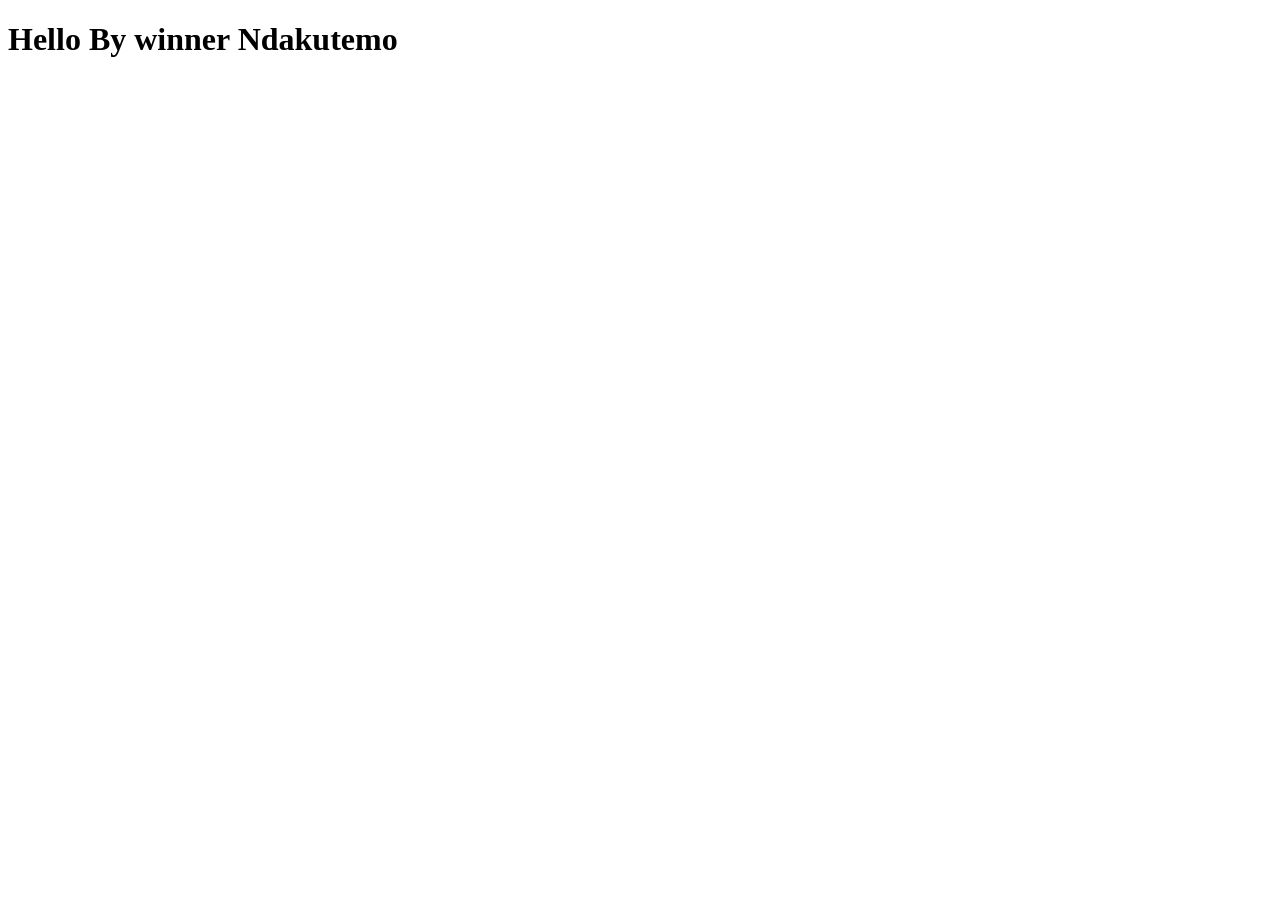
==== index.html @ 0081b9bb "first commit" ====
<!DOCTYPE html>
<html lang="en">
  <head>
    <meta charset="UTF-8" />
    <meta http-equiv="X-UA-Compatible" content="IE=edge" />
    <meta name="viewport" content="width=device-width, initial-scale=1.0" />
    <title>Winner Ndakutemo-github</title>
  </head>
  <body>
    <h1>Hello By winner Ndakutemo</h1>
  </body>
</html>
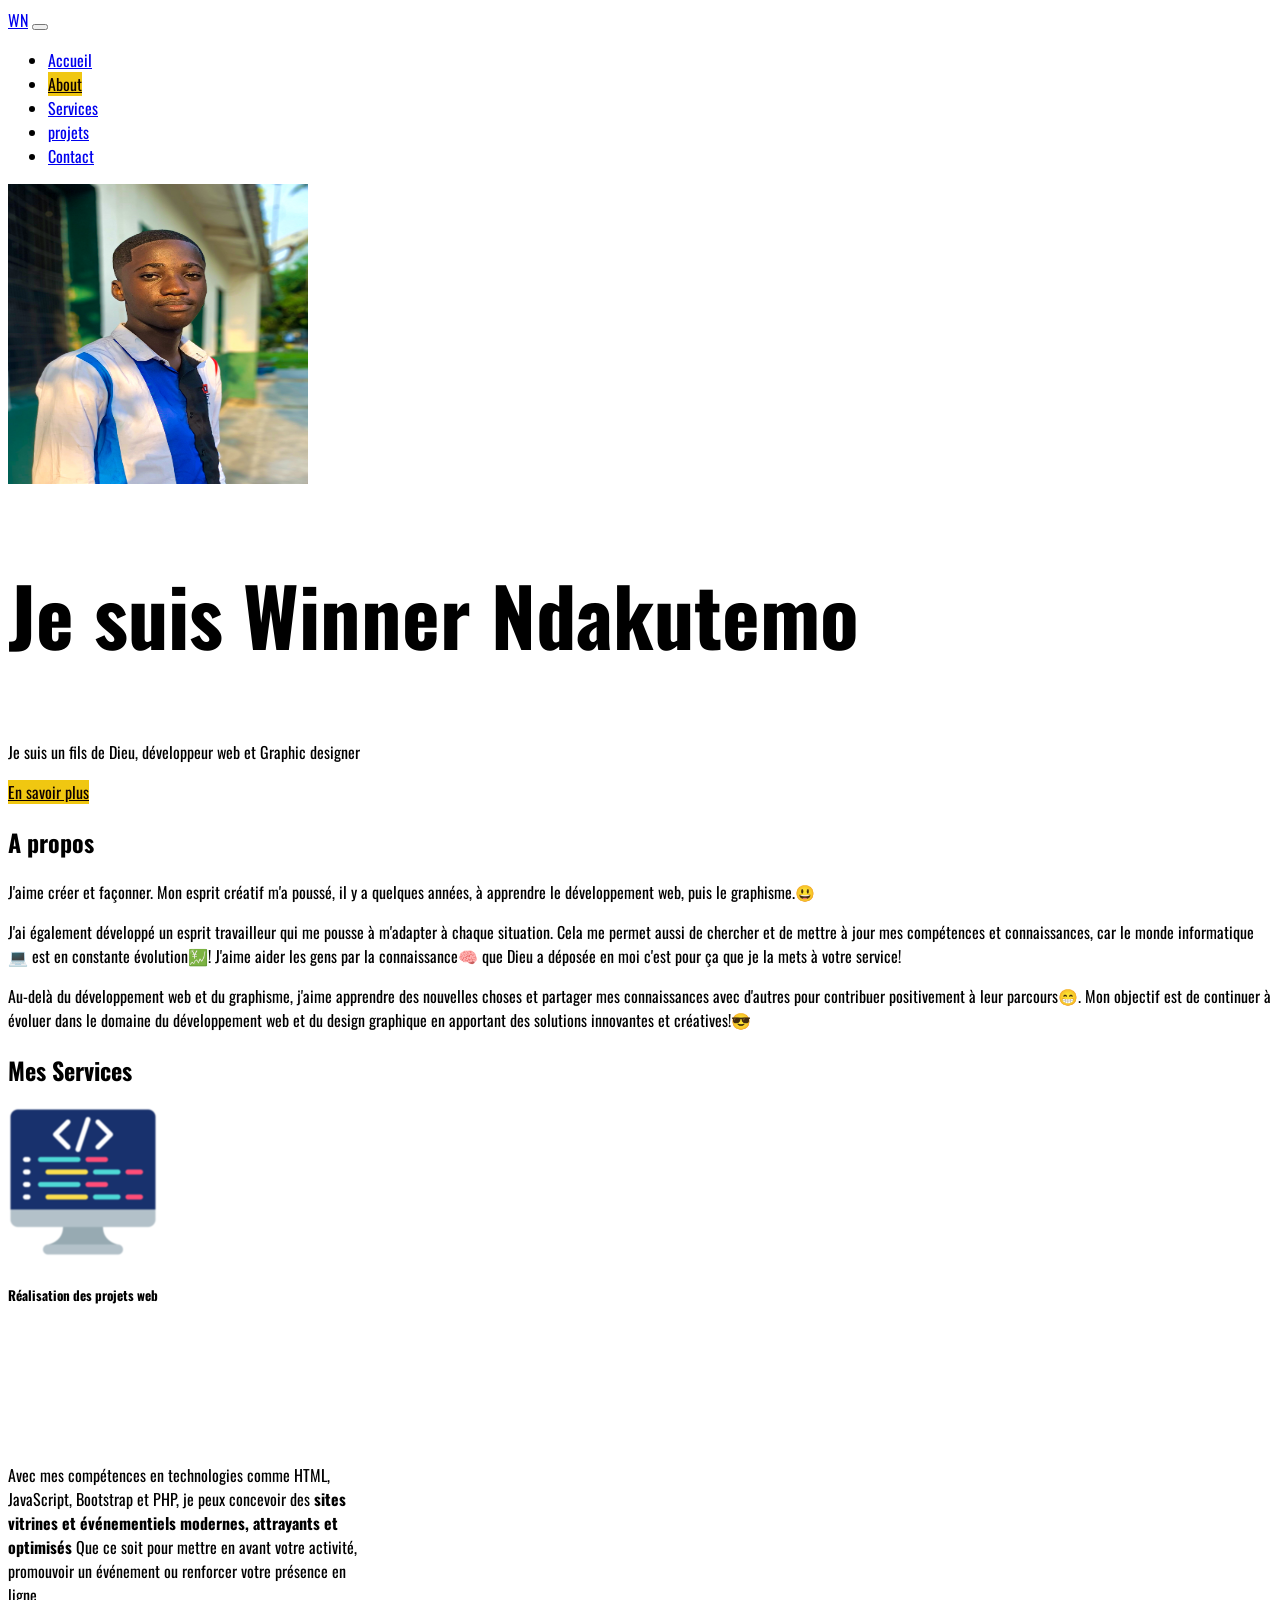
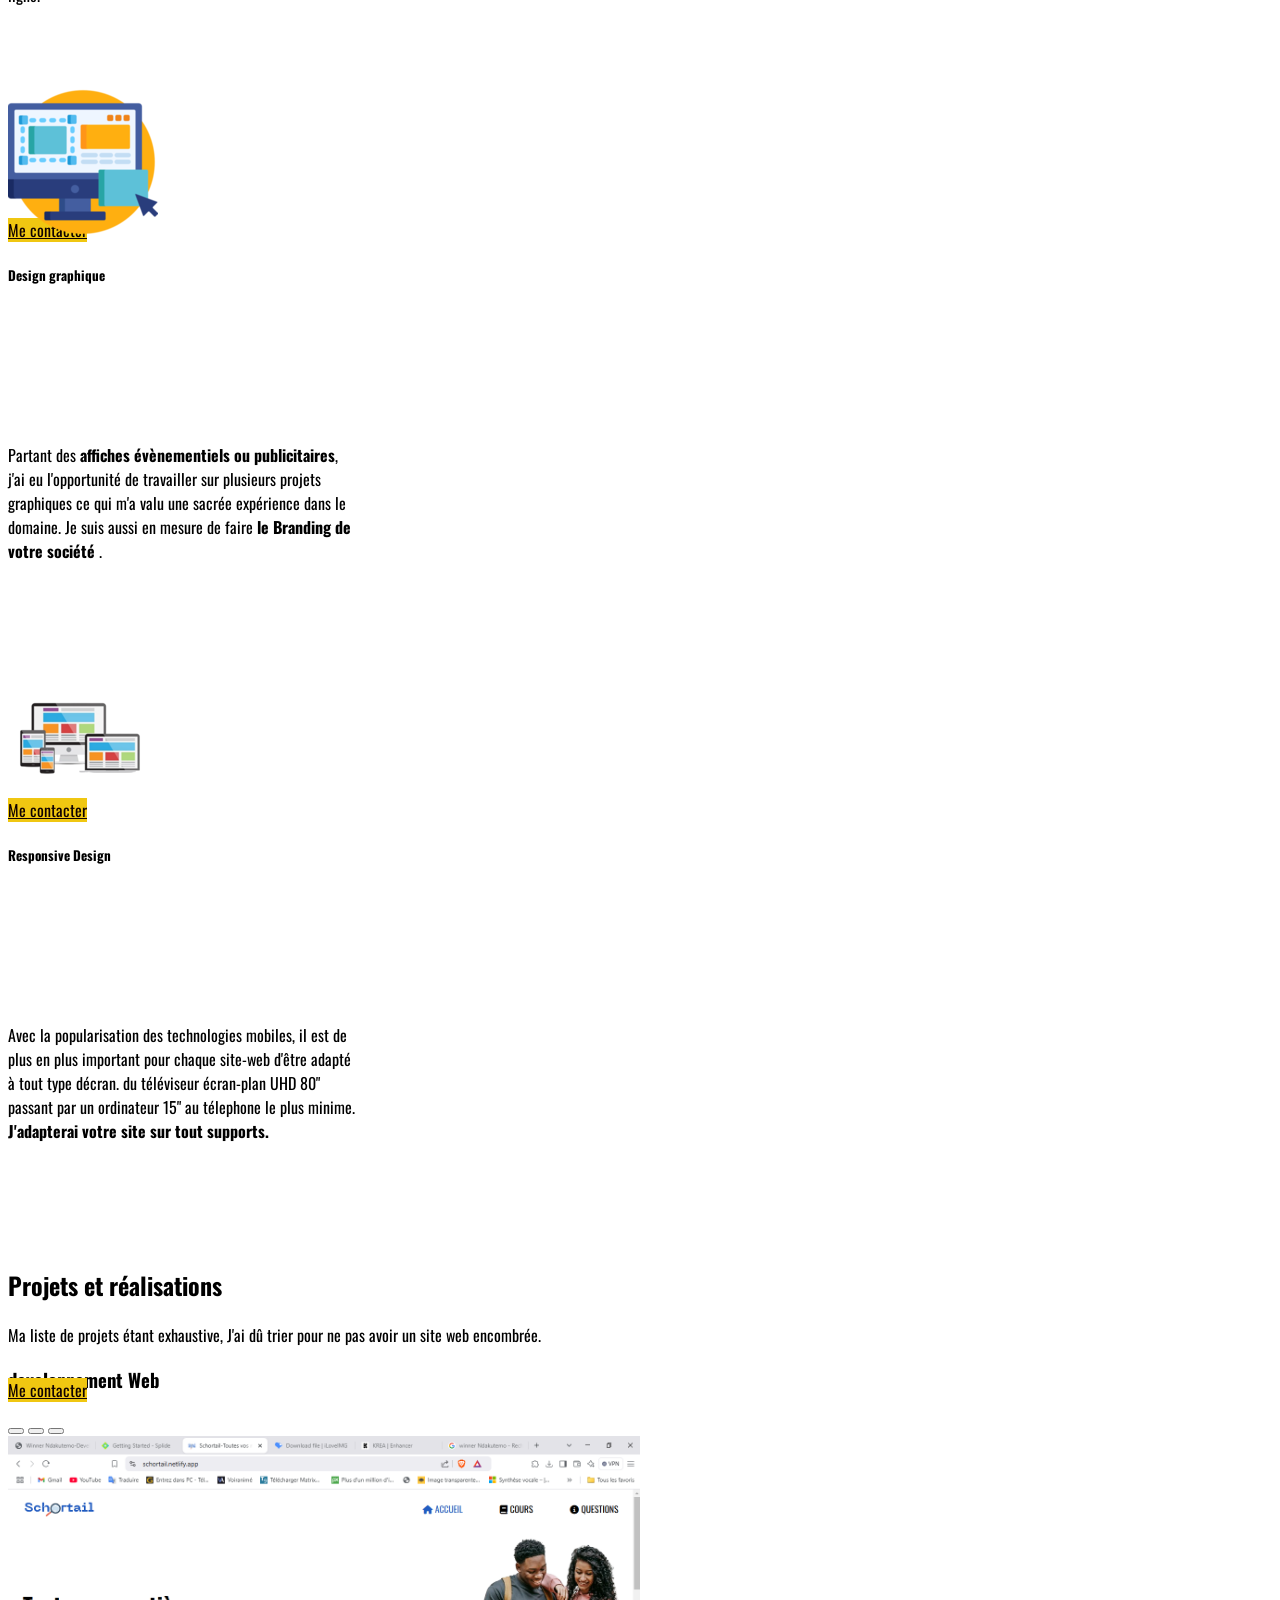
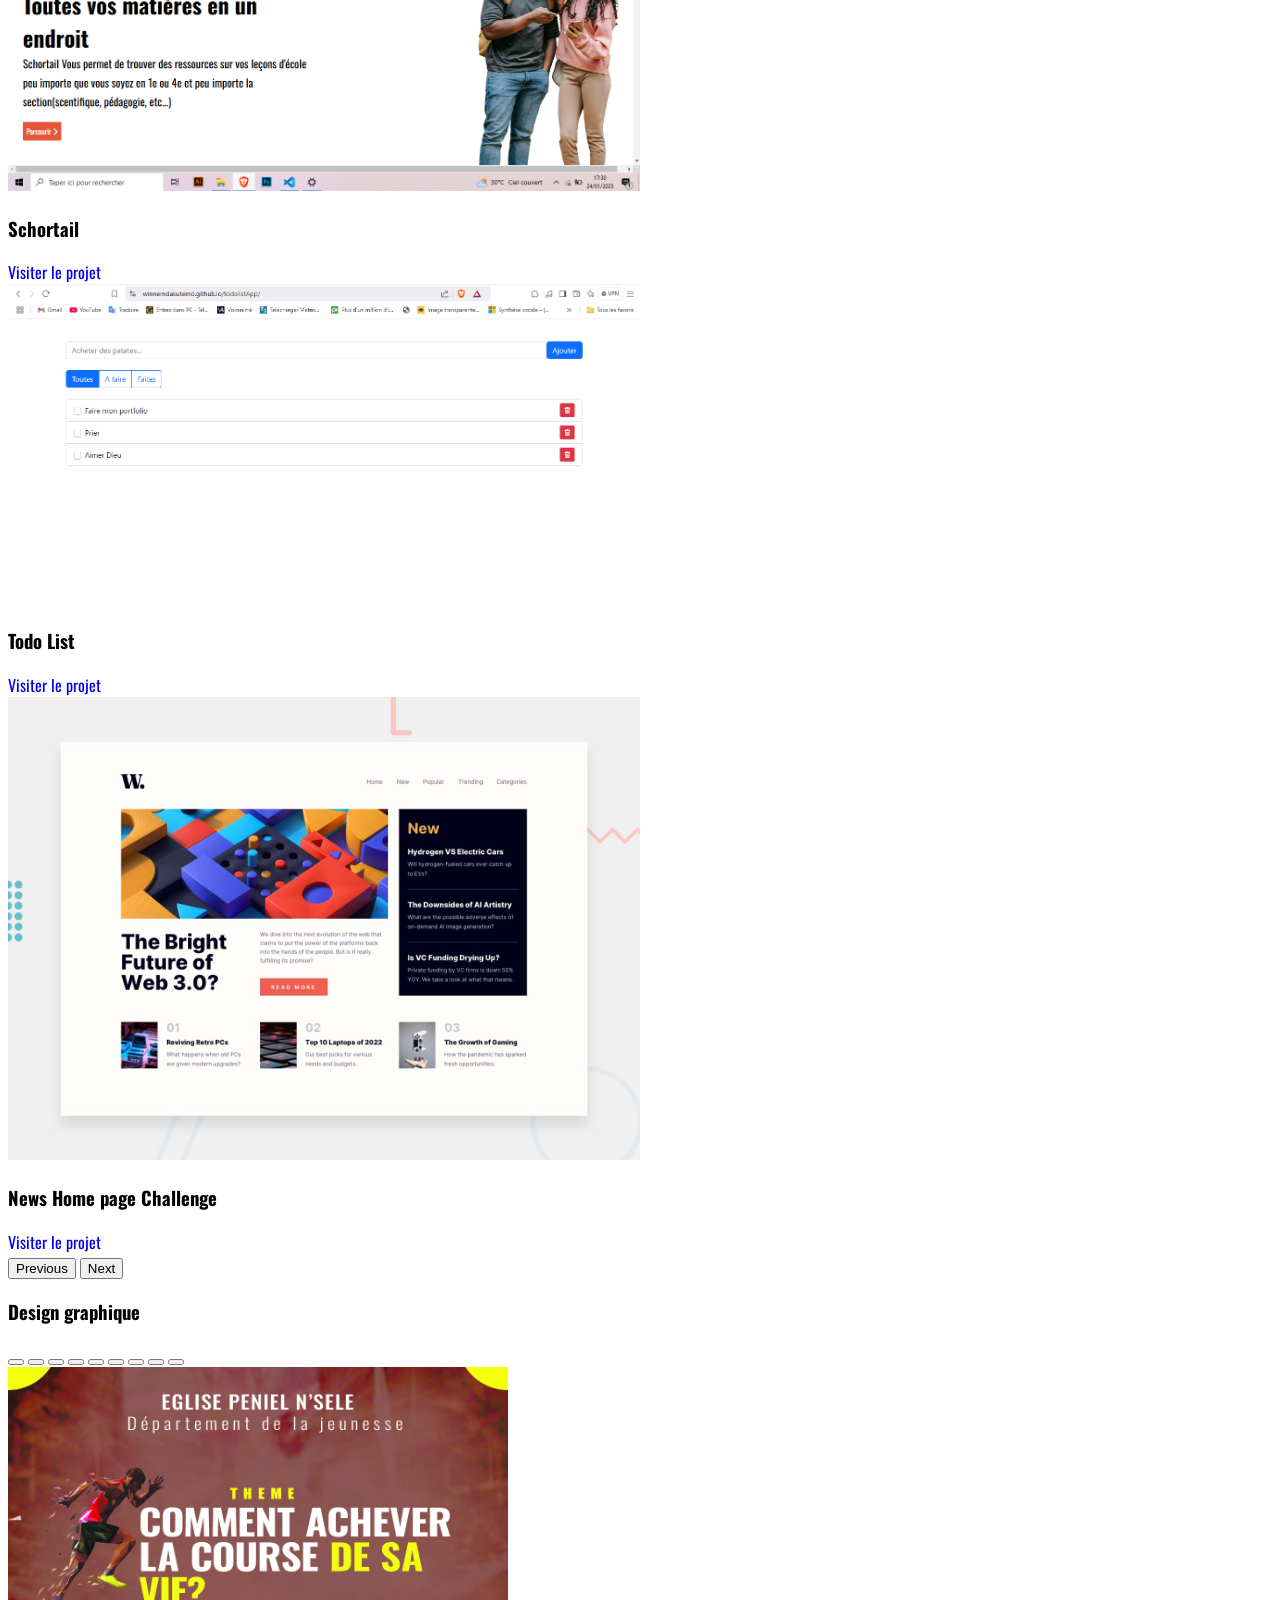
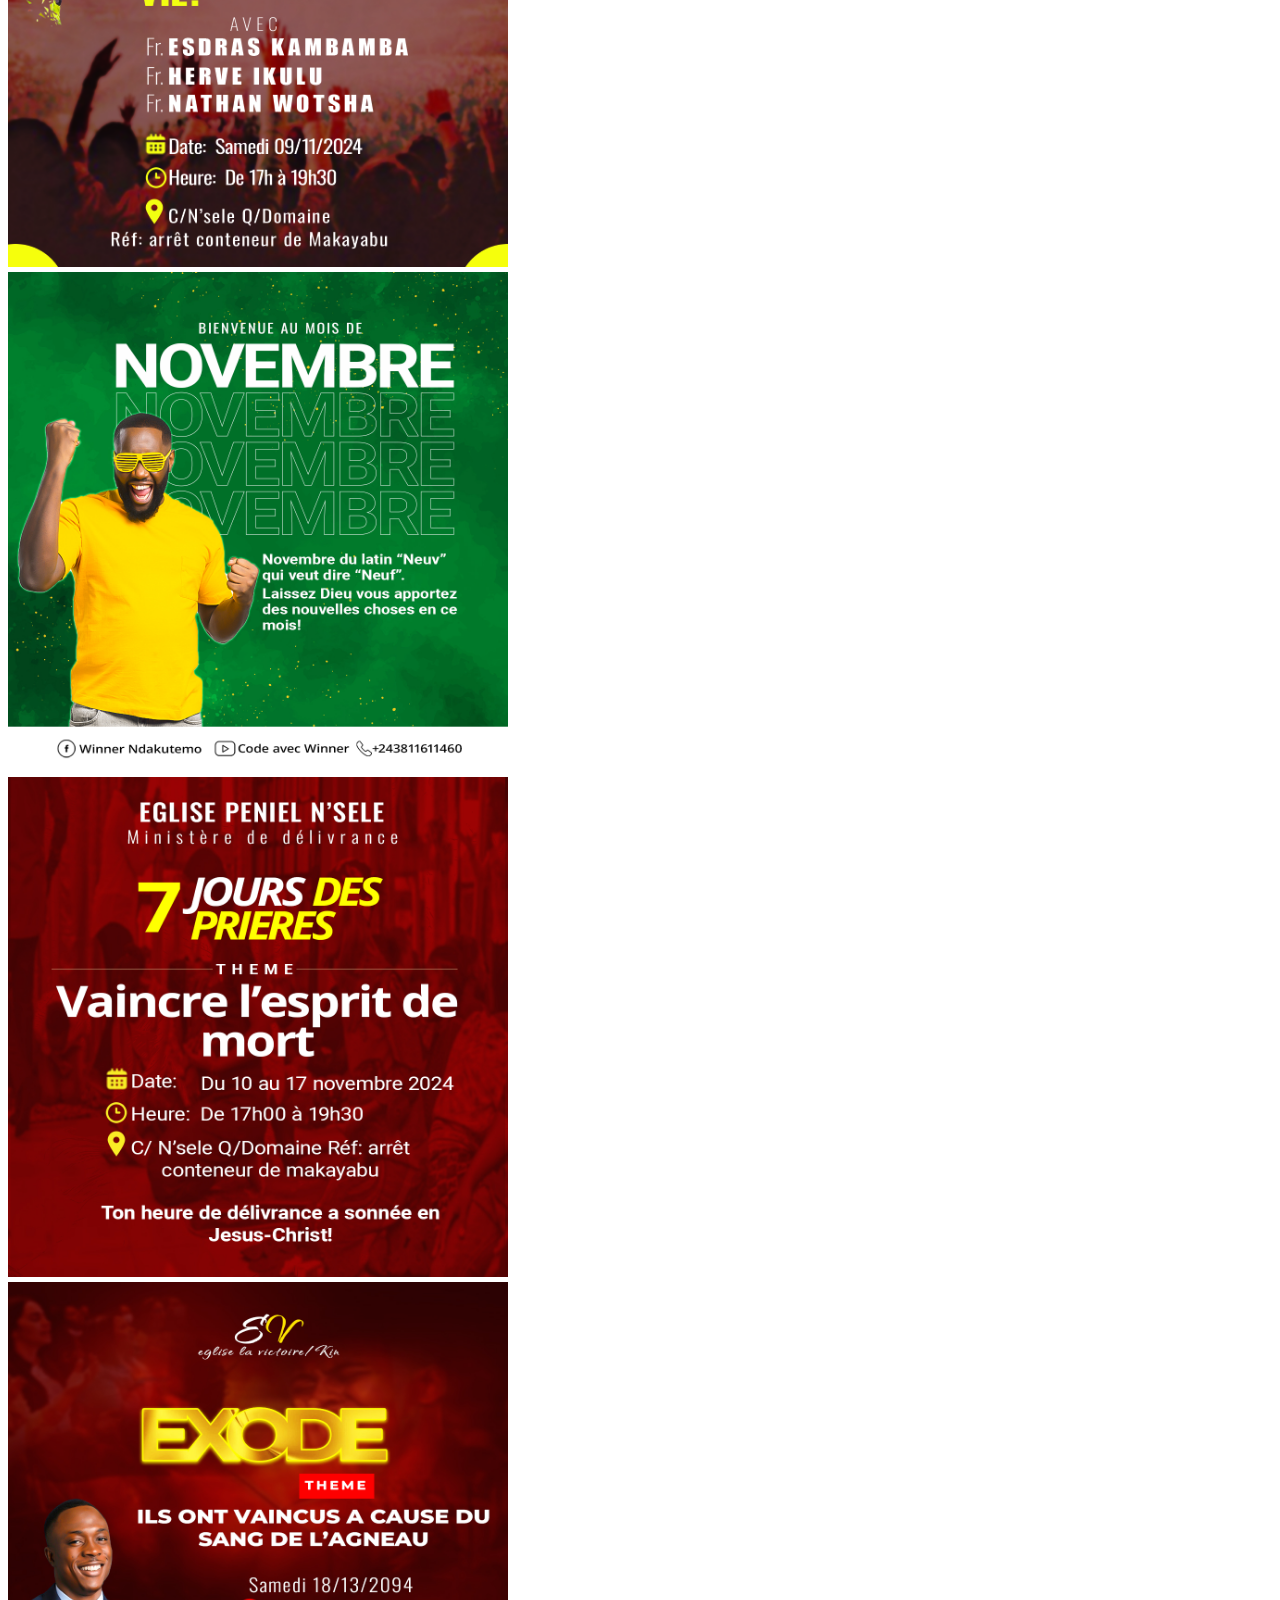
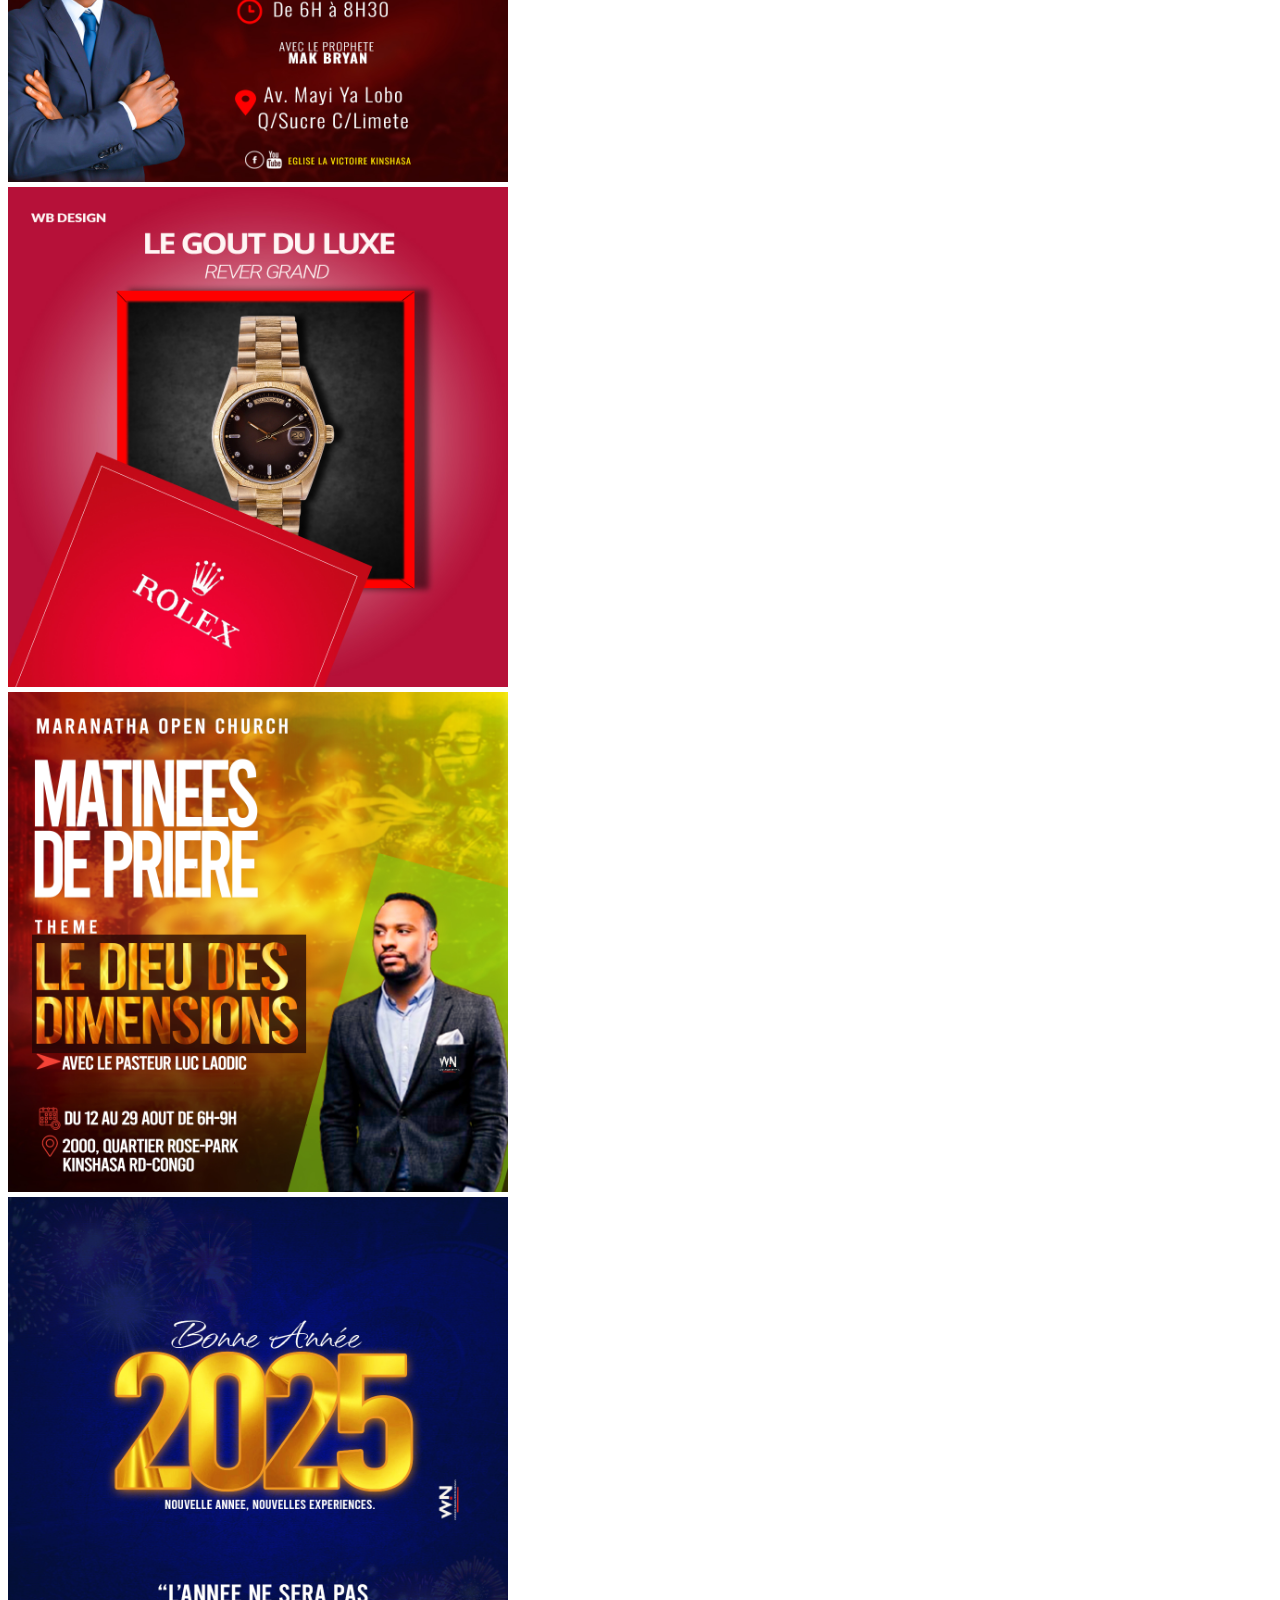
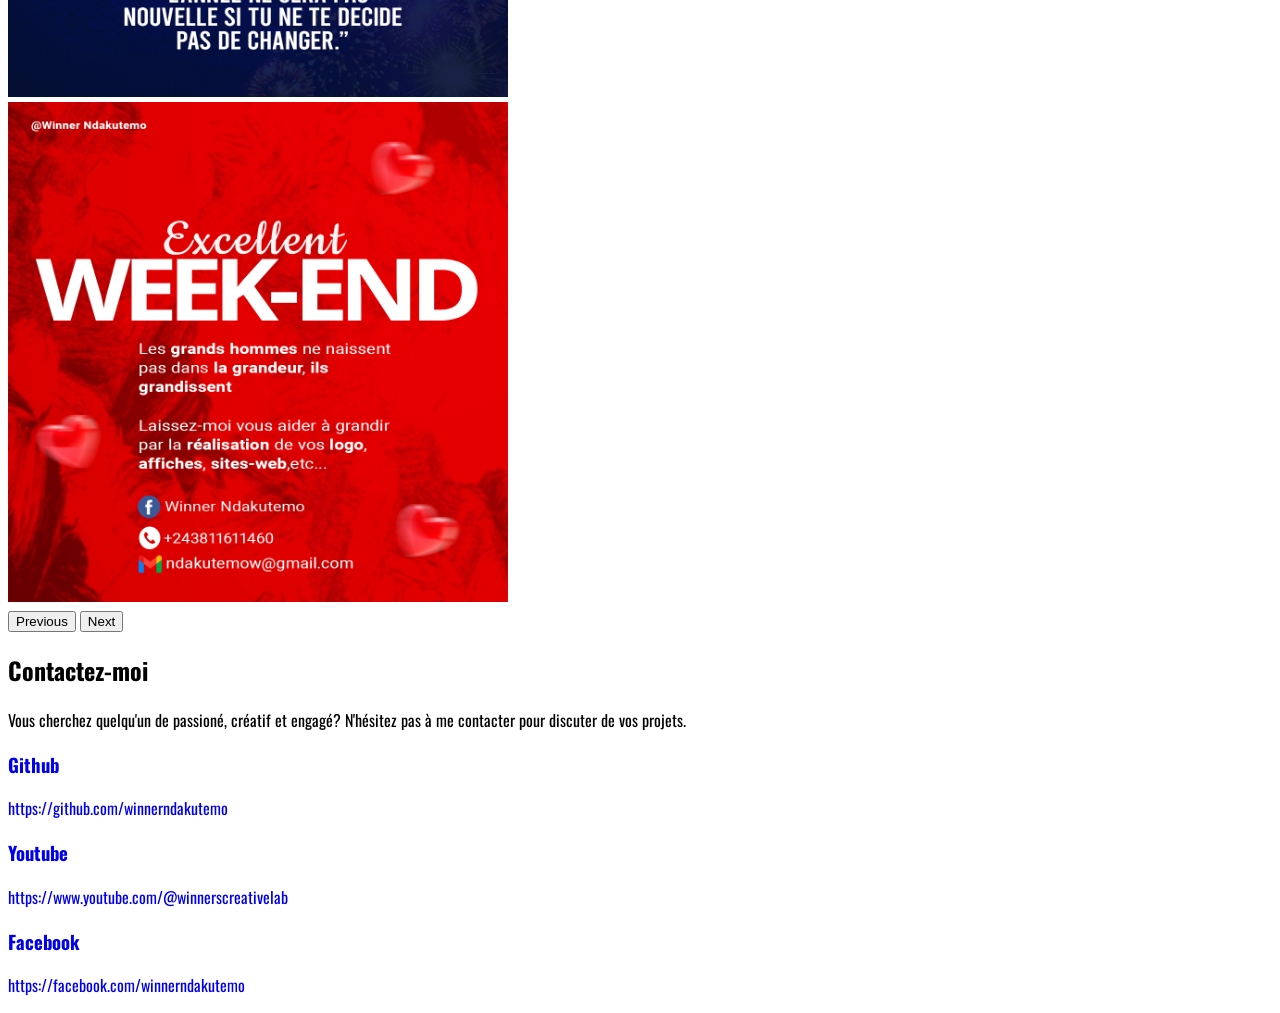
==== commit 29f82122: "Initialise git" ====
--- a/index.html
+++ b/index.html
@@ -1,12 +1,639 @@
 <!DOCTYPE html>
-<html lang="en">
+<html lang="fr">
   <head>
     <meta charset="UTF-8" />
-    <meta http-equiv="X-UA-Compatible" content="IE=edge" />
     <meta name="viewport" content="width=device-width, initial-scale=1.0" />
-    <title>Winner Ndakutemo-github</title>
+    <meta
+      name="description"
+      content="Je suis Winner Ndakutemo. fils de Dieu, jeune développeur web et Graphic designer congolais résidant à Kinshasa."
+    />
+    <title>
+      Winner Ndakutemo-Developpeur web et Graphic designer à Kinshasa
+    </title>
+    <!-- BOOTSRAP -->
+    <link
+      rel="stylesheet"
+      href="./asset/bootstrap-5.0.2-dist/css/bootstrap.min.css"
+    />
+    <script
+      type="module"
+      defer
+      src="./asset/bootstrap-5.0.2-dist/js/bootstrap.bundle.js"
+    ></script>
+    <!-- Googlefonts -->
+    <link rel="preconnect" href="https://fonts.googleapis.com" />
+    <link rel="preconnect" href="https://fonts.gstatic.com" crossorigin />
+    <link
+      href="https://fonts.googleapis.com/css2?family=Oswald:wght@200..700&display=swap"
+      rel="stylesheet"
+    />
+    <!-- LOCAL STYLESHEET -->
+    <link rel="stylesheet" href="./css/styles.css" />
   </head>
-  <body>
-    <h1>Hello By winner Ndakutemo</h1>
+  <body class="bg-dark pt-5">
+    <header class="mt-3">
+      <nav class="navbar navbar-expand-lg navbar-dark fixed-top bg-dark">
+        <div class="container">
+          <a class="navbar-brand fs-1 text-warning" href="#">WN</a>
+          <button
+            class="navbar-toggler"
+            type="button"
+            data-bs-toggle="collapse"
+            data-bs-target="#navbarSupportedContent"
+            aria-controls="navbarSupportedContent"
+            aria-expanded="false"
+            aria-label="Toggle navigation"
+          >
+            <span class="navbar-toggler-icon"></span>
+          </button>
+          <div class="collapse navbar-collapse" id="navbarSupportedContent">
+            <ul class="navbar-nav ms-auto mb-2 mb-lg-0">
+              <li class="nav-item">
+                <a
+                  class="nav-link link-primary text-uppercase text-white fw-bold lk active"
+                  href="#"
+                  >Accueil</a
+                >
+              </li>
+              <li class="nav-item">
+                <a
+                  class="nav-link link-primary text-uppercase text-white fw-bold"
+                  href="#about"
+                  >About</a
+                >
+              </li>
+              <li class="nav-item">
+                <a
+                  class="nav-link link-primary text-uppercase text-white fw-bold"
+                  href="#services"
+                  >Services</a
+                >
+              </li>
+
+              <li class="nav-item">
+                <a
+                  class="nav-link link-primary text-uppercase text-white fw-bold"
+                  href="#projects"
+                  >projets</a
+                >
+              </li>
+
+              <li class="nav-item">
+                <a
+                  class="nav-link link-primary text-uppercase text-white fw-bold"
+                  href="#contact"
+                  >Contact</a
+                >
+              </li>
+            </ul>
+          </div>
+        </div>
+      </nav>
+    </header>
+
+    <main class="text-white mt-5">
+      <section class="d-flex align-items-center" style="min-height: 500px">
+        <div class="container">
+          <div class="row d-flex justify-content-between">
+            <div
+              class="col-md px-0 d-none d-md-flex justify-content-center order-md-2 mb-5"
+            >
+              <img
+                src="./asset/images/images/IMG_8946-1.jpg"
+                alt="Une photo de Winner Ndakutemo"
+                height="300"
+                width="300"
+                class="rounded-circle intersect-element shadow-lg"
+              />
+            </div>
+            <div class="col-md text-center text-md-start">
+              <h1 class="intersect-element">
+                <span class="intro-phrase"> Je suis</span>
+                <span class="name">Winner Ndakutemo</span>
+              </h1>
+              <p class="fs-4 fw-light intersect-element">
+                Je suis un fils de Dieu, développeur web et Graphic designer
+              </p>
+              <a
+                class="btn cta text-white fs-4 contact-cta intersect-element"
+                href="#about"
+                >En savoir plus</a
+              >
+            </div>
+          </div>
+        </div>
+      </section>
+
+      <section id="about" class="py-5">
+        <div class="container">
+          <h2 class="mb-3 intersect-element2">A propos</h2>
+          <p class="fs-4 text-secondary lh-lg fw-bold intersect-element">
+            J'aime créer et façonner. Mon esprit créatif m'a poussé, il y a
+            quelques années, à apprendre le développement web, puis le
+            graphisme.😃
+          </p>
+
+          <p class="fs-5 lh-lg text-justify text-secondary intersect-element">
+            J'ai également développé un esprit travailleur qui me pousse à
+            m'adapter à chaque situation. Cela me permet aussi de chercher et de
+            mettre à jour mes compétences et connaissances, car le monde
+            informatique💻 est en constante évolution💹! J'aime aider les gens
+            par la connaissance🧠 que Dieu a déposée en moi c'est pour ça que je
+            la mets à votre service!
+          </p>
+
+          <p class="fs-5 lh-lg text-justify text-secondary intersect-element">
+            Au-delà du développement web et du graphisme, j'aime apprendre des
+            nouvelles choses et partager mes connaissances avec d'autres pour
+            contribuer positivement à leur parcours😁. Mon objectif est de
+            continuer à évoluer dans le domaine du développement web et du
+            design graphique en apportant des solutions innovantes et
+            créatives!😎
+          </p>
+        </div>
+      </section>
+
+      <section id="services" class="my-5 text-white py-5 services">
+        <div class="container">
+          <h2 class="mb-5 text-center intersect-element2">Mes Services</h2>
+          <div class="container">
+            <div
+              class="row gy-5 justify-content-lg-between justify-content-center align-items-center"
+            >
+              <div
+                class="card text-dark col-lg services-card py-3 intersect-element"
+              >
+                <div class="card-img-top text-center">
+                  <img
+                    src="./asset/images/icons/programming.png"
+                    alt="Image qui illustre un écran d'ordinateur avec du code"
+                    class="text-center"
+                  />
+                </div>
+                <div class="card-body d-flex flex-column">
+                  <h5 class="card-title">Réalisation des projets web</h5>
+                  <p class="card-text fs-5 mb-5">
+                    Avec mes compétences en technologies comme HTML, JavaScript,
+                    Bootstrap et PHP, je peux concevoir des
+                    <strong>
+                      sites vitrines et événementiels modernes, attrayants et
+                      optimisés
+                    </strong>
+                    Que ce soit pour mettre en avant votre activité, promouvoir
+                    un événement ou renforcer votre présence en ligne.
+                  </p>
+                  <div class="cta-container">
+                    <a href="#contact" class="btn contact-cta fs-4"
+                      >Me contacter</a
+                    >
+                  </div>
+                </div>
+              </div>
+
+              <div
+                class="card text-dark col-lg services-card py-3 intersect-element"
+              >
+                <div class="card-img-top text-center">
+                  <img
+                    src="./asset/images/icons/ux.png"
+                    alt="Image illustrating responsive design"
+                  />
+                </div>
+                <div class="card-body">
+                  <h5 class="card-title">Design graphique</h5>
+                  <p class="card-text fs-5 mb-5">
+                    Partant des
+                    <strong>affiches évènementiels ou publicitaires</strong>,
+                    j'ai eu l'opportunité de travailler sur plusieurs projets
+                    graphiques ce qui m'a valu une sacrée expérience dans le
+                    domaine. Je suis aussi en mesure de faire
+                    <strong> le Branding de votre société </strong>.
+                  </p>
+                  <div class="cta-container">
+                    <a href="#contact" class="btn contact-cta fs-4"
+                      >Me contacter</a
+                    >
+                  </div>
+                </div>
+              </div>
+
+              <div
+                class="card text-dark col-lg services-card py-3 intersect-element"
+              >
+                <div class="card-img-top text-center">
+                  <img
+                    src="./asset/images/icons/rb_20.png"
+                    alt="Image illustrating responsive design"
+                    class=""
+                  />
+                </div>
+
+                <div class="card-body">
+                  <h5 class="card-title">Responsive Design</h5>
+                  <p class="card-text fs-5 mb-5">
+                    Avec la popularisation des technologies mobiles, il est de
+                    plus en plus important pour chaque site-web d'être adapté à
+                    tout type décran. du téléviseur écran-plan UHD 80" passant
+                    par un ordinateur 15" au télephone le plus minime.
+                    <strong> J'adapterai votre site sur tout supports. </strong>
+                  </p>
+                  <div class="cta-container">
+                    <a href="#contact" class="btn contact-cta fs-4"
+                      >Me contacter</a
+                    >
+                  </div>
+                </div>
+              </div>
+            </div>
+          </div>
+        </div>
+      </section>
+
+      <section id="projects" class="">
+        <div class="container">
+          <h2 class="text-center intersect-element2">
+            Projets et réalisations
+          </h2>
+          <p
+            class="text-center lh-sm text-secondary my-3 fs-3 intersect-element"
+          >
+            Ma liste de projets étant exhaustive, J'ai dû trier pour ne pas
+            avoir un site web encombrée.
+          </p>
+          <div class="container">
+            <h3 class="my-5 text-center">developpement Web</h3>
+            <div
+              class="row justify-content-md-between justify-content-center gy-3 web-carousel"
+            >
+              <div
+                id="carouselExampleIndicators"
+                class="carousel slide"
+                data-bs-ride="carousel"
+              >
+                <div class="carousel-indicators">
+                  <button
+                    type="button"
+                    data-bs-target="#carouselExampleIndicators"
+                    data-bs-slide-to="0"
+                    class="active"
+                    aria-current="true"
+                    aria-label="Slide 1"
+                  ></button>
+                  <button
+                    type="button"
+                    data-bs-target="#carouselExampleIndicators"
+                    data-bs-slide-to="1"
+                    aria-label="Slide 2"
+                  ></button>
+                  <button
+                    type="button"
+                    data-bs-target="#carouselExampleIndicators"
+                    data-bs-slide-to="2"
+                    aria-label="Slide 3"
+                  ></button>
+                </div>
+                <div class="carousel-inner">
+                  <div class="carousel-item active mb-5">
+                    <div
+                      class="d-flex justify-content-center align-items-center flex-column"
+                    >
+                      <img
+                        src="./asset/images/projets-web/schortail-screenshot.png"
+                        alt="Capture d'écran de schortail"
+                        class="w-100"
+                      />
+                      <h3>Schortail</h3>
+
+                      <a
+                        class="link-warning fs-4 web-carousel__link"
+                        href="https://schortail.netlify.app"
+                        target="_blank"
+                      >
+                        Visiter le projet
+                        <i class="fa-solid fa-arrow-right text-warning"></i>
+                      </a>
+                    </div>
+                  </div>
+
+                  <div class="carousel-item mb-5">
+                    <div
+                      class="d-flex justify-content-center align-items-center flex-column"
+                    >
+                      <img
+                        src="./asset/images/projets-web/todolist.png"
+                        alt="Capture d'écran de schortail"
+                        class="w-100"
+                      />
+                      <h3>Todo List</h3>
+
+                      <a
+                        class="link-warning fs-4 web-carousel__link"
+                        href="https://winnerndakutemo.github.io/todolistApp"
+                        target="_blank"
+                      >
+                        Visiter le projet
+                        <i class="fa-solid fa-arrow-right text-warning"></i>
+                      </a>
+                    </div>
+                  </div>
+
+                  <div class="carousel-item mb-5">
+                    <div
+                      class="d-flex justify-content-center align-items-center flex-column"
+                    >
+                      <img
+                        src="./asset/images/projets-web/news-home-page.jpg"
+                        alt="Capture d'écran de schortail"
+                        class="w-100"
+                      />
+                      <h3>News Home page Challenge</h3>
+                      <a
+                        class="link-warning fs-4 web-carousel__link"
+                        href="https://newshomepagechallenge2024.netlify.app"
+                        target="_blank"
+                      >
+                        Visiter le projet
+                        <i class="fa-solid fa-arrow-right text-warning"></i>
+                      </a>
+                    </div>
+                  </div>
+                </div>
+                <button
+                  class="carousel-control-prev"
+                  type="button"
+                  data-bs-target="#carouselExampleIndicators"
+                  data-bs-slide="prev"
+                >
+                  <span
+                    class="carousel-control-prev-icon"
+                    aria-hidden="true"
+                  ></span>
+                  <span class="visually-hidden">Previous</span>
+                </button>
+                <button
+                  class="carousel-control-next"
+                  type="button"
+                  data-bs-target="#carouselExampleIndicators"
+                  data-bs-slide="next"
+                >
+                  <span
+                    class="carousel-control-next-icon"
+                    aria-hidden="true"
+                  ></span>
+                  <span class="visually-hidden">Next</span>
+                </button>
+              </div>
+            </div>
+
+            <h3 class="my-5 text-center">Design graphique</h3>
+            <div class="row design-carousel">
+              <div
+                id="designCarousel"
+                class="carousel slide"
+                data-bs-ride="carousel"
+              >
+                <div class="carousel-indicators">
+                  <button
+                    type="button"
+                    data-bs-target="#designCarousel"
+                    data-bs-slide-to="0"
+                    class="active"
+                    aria-current="true"
+                    aria-label="Slide 1"
+                  ></button>
+                  <button
+                    type="button"
+                    data-bs-target="#designCarousel"
+                    data-bs-slide-to="1"
+                    aria-label="Slide 2"
+                  ></button>
+                  <button
+                    type="button"
+                    data-bs-target="#designCarousel"
+                    data-bs-slide-to="2"
+                    aria-label="Slide 3"
+                  ></button>
+
+                  <button
+                    type="button"
+                    data-bs-target="#designCarousel"
+                    data-bs-slide-to="3"
+                    aria-label="Slide 4"
+                  ></button>
+
+                  <button
+                    type="button"
+                    data-bs-target="#designCarousel"
+                    data-bs-slide-to="4"
+                    aria-label="Slide 5"
+                  ></button>
+
+                  <button
+                    type="button"
+                    data-bs-target="#designCarousel"
+                    data-bs-slide-to="5"
+                    aria-label="Slide 6"
+                  ></button>
+
+                  <button
+                    type="button"
+                    data-bs-target="#designCarousel"
+                    data-bs-slide-to="6"
+                    aria-label="Slide 7"
+                  ></button>
+
+                  <button
+                    type="button"
+                    data-bs-target="#designCarousel"
+                    data-bs-slide-to="7"
+                    aria-label="Slide 8"
+                  ></button>
+
+                  <button
+                    type="button"
+                    data-bs-target="#designCarousel"
+                    data-bs-slide-to="8"
+                    aria-label="Slide 9"
+                  ></button>
+                </div>
+
+                <div class="carousel-inner">
+                  <div class="carousel-item active">
+                    <div class="img-container d-flex justify-content-center">
+                      <img
+                        src="./asset/images/projets-graphique/Peniel destinée.jpg"
+                        alt="affiche pour le departement des jeunes chretiens d'une Eglise"
+                      />
+                    </div>
+                  </div>
+                  <div class="carousel-item">
+                    <div class="img-container d-flex justify-content-center">
+                      <img
+                        src="./asset/images/projets-graphique/novembre.jpg"
+                        alt="affiche publictaire pour le mois de novembre"
+                      />
+                    </div>
+                  </div>
+                  <div class="carousel-item">
+                    <div class="img-container d-flex justify-content-center">
+                      <img
+                        src="./asset/images/projets-graphique/peniel combat.jpg"
+                        alt="affiche pour le culte d'une église"
+                      />
+                    </div>
+                  </div>
+
+                  <div class="carousel-item">
+                    <div class="img-container d-flex justify-content-center">
+                      <img
+                        src="./asset/images/projets-graphique/affiche-texture.jpg"
+                        alt="Projet fictif d'un séminaire biblique"
+                      />
+                    </div>
+                  </div>
+
+                  <div class="carousel-item">
+                    <div class="img-container d-flex justify-content-center">
+                      <img
+                        src="./asset/images/projets-graphique/challenge-rolex.jpg"
+                        alt="Projet fictif d'un séminaire biblique"
+                      />
+                    </div>
+                  </div>
+
+                  <div class="carousel-item">
+                    <div class="img-container d-flex justify-content-center">
+                      <img
+                        src="./asset/images/projets-graphique/le dieu des dimensions.jpg"
+                        alt="Projet fictif pour les cultes matinales d'une église fictif"
+                        class=""
+                      />
+                    </div>
+                  </div>
+
+                  <div class="carousel-item">
+                    <div class="img-container d-flex justify-content-center">
+                      <img
+                        src="./asset/images/projets-graphique/happy new year.jpg"
+                        alt="Projet personnel pour le nouvel an"
+                      />
+                    </div>
+                  </div>
+                  <div class="carousel-item">
+                    <div class="img-container d-flex justify-content-center">
+                      <img
+                        src="./asset/images/projets-graphique/weekend.jpg"
+                        alt="Projet personnel pour le weekend"
+                      />
+                    </div>
+                  </div>
+                </div>
+                <button
+                  class="carousel-control-prev"
+                  type="button"
+                  data-bs-target="#designCarousel"
+                  data-bs-slide="prev"
+                >
+                  <span
+                    class="carousel-control-prev-icon"
+                    aria-hidden="true"
+                  ></span>
+                  <span class="visually-hidden">Previous</span>
+                </button>
+                <button
+                  class="carousel-control-next"
+                  type="button"
+                  data-bs-target="#designCarousel"
+                  data-bs-slide="next"
+                >
+                  <span
+                    class="carousel-control-next-icon"
+                    aria-hidden="true"
+                  ></span>
+                  <span class="visually-hidden">Next</span>
+                </button>
+              </div>
+            </div>
+          </div>
+        </div>
+      </section>
+
+      <section class="my-5 contact" id="contact">
+        <div class="container p-5 p-md-2">
+          <h2 class="fs-1 intersect-element2">Contactez-moi</h2>
+          <p class="my-3 fs-5 text-secondary intersect-element">
+            Vous cherchez quelqu'un de passioné, créatif et engagé? N'hésitez
+            pas à me contacter pour discuter de vos projets.
+          </p>
+          <div
+            class="row justify-content-md-between justify-content-center align-items-center g-3"
+          >
+            <div
+              class="social-card border rounded border-warning p-3 col-md intersect-element"
+            >
+              <a
+                href="https://github.com/winnerndakutemo"
+                class="d-flex justify-content-between flex-wrap flex-md-nowrap"
+                target="_blank"
+              >
+                <div class="social-card-text">
+                  <h3 class="social-card--title text-white">Github</h3>
+                  <p class="social-card--link text-warning">
+                    https://github.com/winnerndakutemo
+                  </p>
+                </div>
+
+                <div class="icon">
+                  <i class="fa-brands fa-github text-white fs-1"></i>
+                </div>
+              </a>
+            </div>
+
+            <div
+              class="social-card border rounded border-warning p-3 col-md mx-3 intersect-element"
+            >
+              <a
+                href="https://www.youtube.com/@winnerscreativelab"
+                class="d-flex justify-content-between flex-wrap flex-md-nowrap"
+                target="_blank"
+              >
+                <div class="social-card-">
+                  <h3 class="social-card--title text-white">Youtube</h3>
+                  <p class="social-card--link text-warning">
+                    https://www.youtube.com/@winnerscreativelab
+                  </p>
+                </div>
+
+                <div class="icon">
+                  <i class="fa-brands fa-youtube text-white fs-1"></i>
+                </div>
+              </a>
+            </div>
+
+            <div
+              class="social-card border rounded border-warning p-3 col-md intersect-element"
+            >
+              <a
+                href="https://facebook.com/winnerndakutemo"
+                class="d-flex justify-content-between flex-wrap flex-md-nowrap"
+                target="_blank"
+              >
+                <div class="social-card-text">
+                  <h3 class="social-card--title text-white">Facebook</h3>
+                  <p class="social-card--link text-warning">
+                    https://facebook.com/winnerndakutemo
+                  </p>
+                </div>
+
+                <div class="icon">
+                  <i class="fa-brands fa-facebook text-white fs-1"></i>
+                </div>
+              </a>
+            </div>
+          </div>
+        </div>
+      </section>
+    </main>
+    <script type="module" src="./js/app.js"></script>
   </body>
 </html>
--- a/css/styles.css
+++ b/css/styles.css
@@ -0,0 +1,144 @@
+:root {
+  --warning: #f0c711;
+  --danger: #af160c;
+}
+
+/* Polices */
+body {
+  font-family: "Oswald";
+}
+h1 {
+  font-size: 5rem;
+}
+/* alignments & sizing*/
+.services-card .card-body {
+  display: flex;
+  flex-direction: column;
+  justify-content: space-between;
+  height: 100%;
+}
+.services-card {
+  max-width: 350px;
+  height: 580px;
+}
+
+.services-card .card-text {
+  height: 200px;
+}
+
+.cta-container {
+  margin-top: 1.2rem;
+}
+.contact-cta {
+  max-width: 150px;
+}
+.carousel-item img {
+  width: 100%;
+  height: 100%;
+}
+
+/* TRANSITIONS */
+.social-card {
+  transition: all 300ms;
+}
+.social-card * {
+  text-decoration: none;
+}
+
+/* Hover, active... states*/
+.nav-link:hover {
+  background-color: var(--warning);
+  color: black !important;
+}
+.social-card:hover {
+  background: var(--warning);
+  cursor: pointer;
+  color: black !important;
+}
+.social-card:hover * {
+  color: black !important;
+}
+
+.contact-cta:hover {
+  background: #000;
+  color: rgb(255, 255, 255);
+}
+
+/* STYLES */
+.cta {
+  background: var(--warning);
+  text-align: center;
+}
+
+.web-carousel__link {
+  text-decoration: none;
+}
+
+.social-card--link {
+  white-space: normal;
+  word-break: break-word;
+}
+.contact-cta {
+  background: var(--warning);
+  color: rgb(15, 1, 1);
+  transition: all 300ms;
+}
+
+nav .active {
+  background: var(--warning);
+  color: rgb(15, 1, 1) !important;
+}
+
+/* Animate on load */
+
+.intersect-element {
+  opacity: 0;
+  transform: translateX(50px);
+  transition: all 1s;
+}
+
+.reveal {
+  opacity: 1;
+  transform: translateX(0);
+}
+.social-card.reveal {
+  transition: all 300ms;
+}
+.intersect-element2 {
+  opacity: 0;
+  transform: translateY(-50px);
+  transition: all 1s;
+}
+
+.reveal2 {
+  opacity: 1;
+  transform: translateY(0);
+}
+
+/* RESPONSIVE */
+
+@media screen and (min-width: 765px) {
+  .design-carousel .carousel-item img {
+    width: 500px;
+    height: 500px;
+  }
+}
+
+@media screen and (min-width: 765px) {
+  .social-card {
+    max-width: 50%;
+  }
+  .web-carousel .carousel-item img {
+    max-width: 50%;
+  }
+
+  .social-card--link {
+    white-space: nowrap;
+    word-break: normal;
+  }
+}
+@media screen and (max-width: 600px) {
+  h1 {
+    font-size: 3.5rem;
+  }
+}
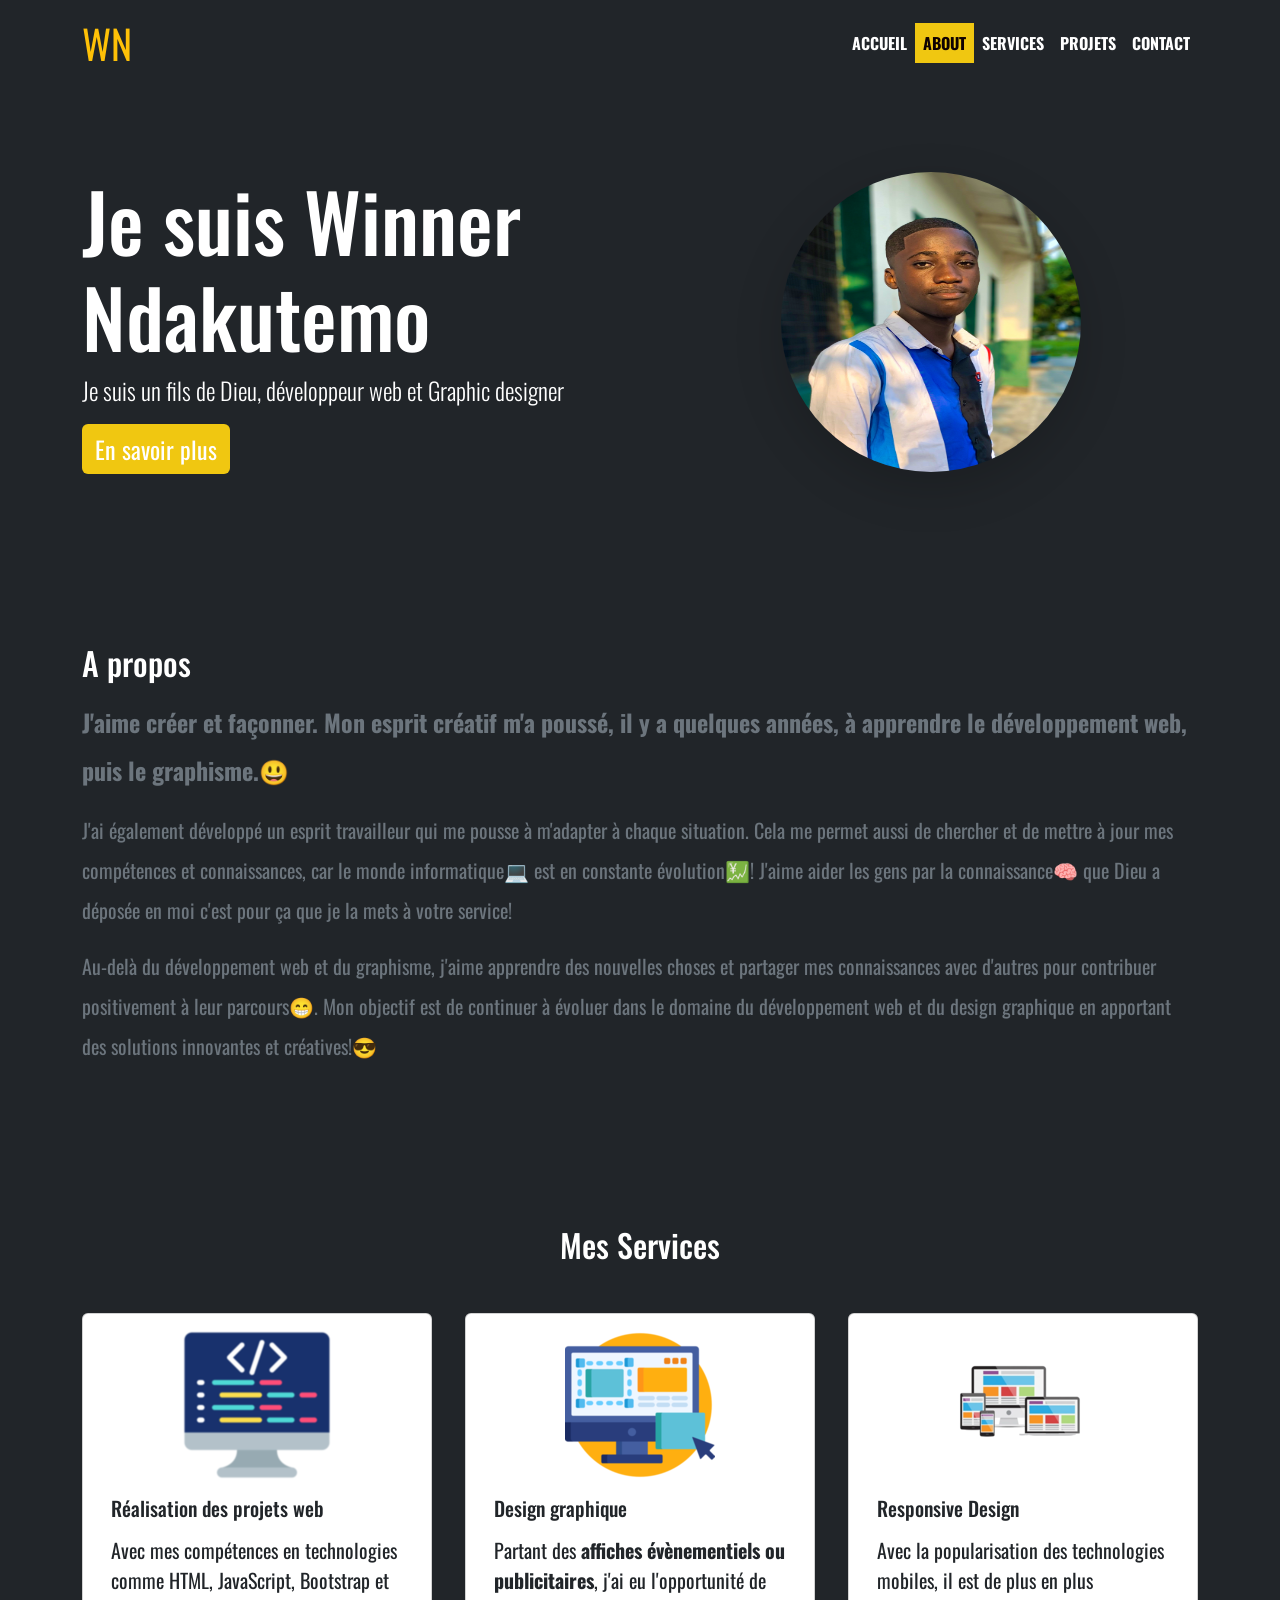
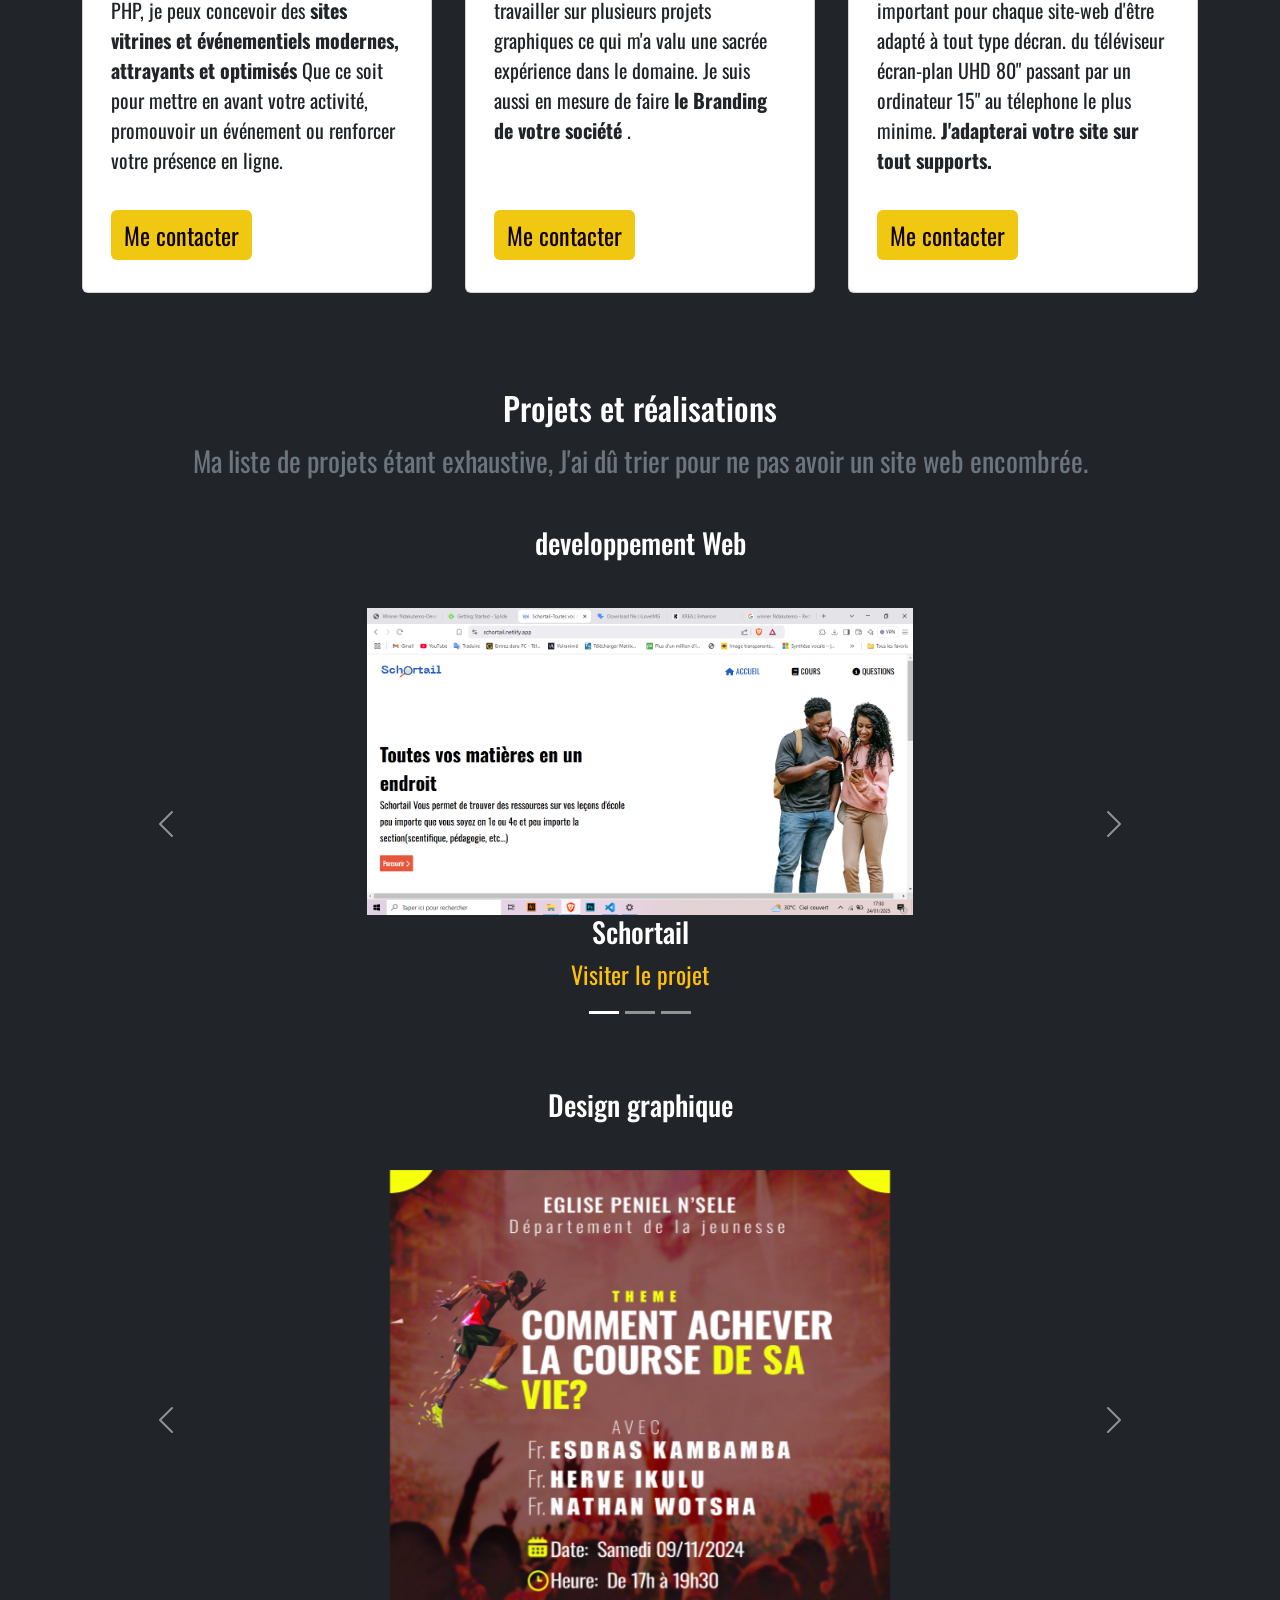
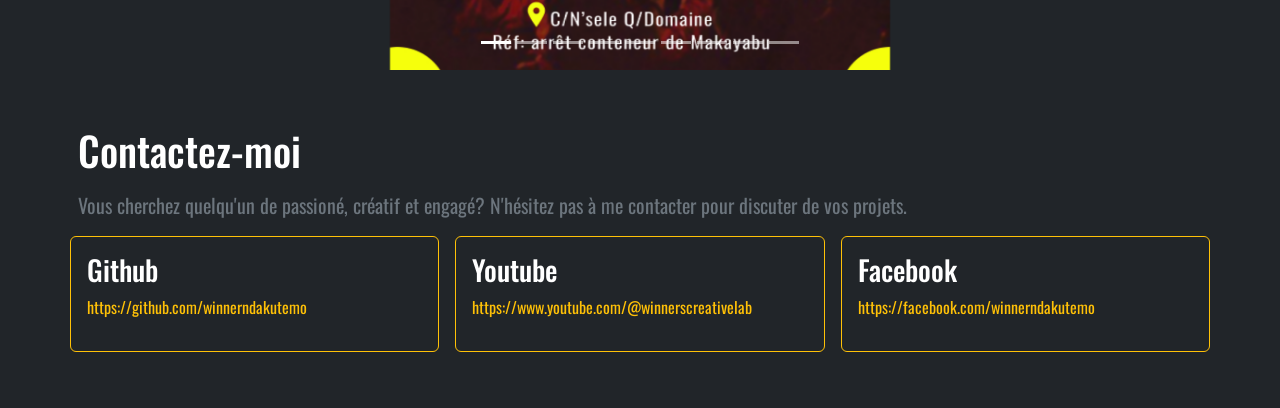
==== commit 85e8a935: "Use bootsrap cdn instead of local one" ====
--- a/index.html
+++ b/index.html
@@ -12,13 +12,16 @@
     </title>
     <!-- BOOTSRAP -->
     <link
+      href="https://cdn.jsdelivr.net/npm/bootstrap@5.0.2/dist/css/bootstrap.min.css"
       rel="stylesheet"
-      href="./asset/bootstrap-5.0.2-dist/css/bootstrap.min.css"
+      integrity="sha384-EVSTQN3/azprG1Anm3QDgpJLIm9Nao0Yz1ztcQTwFspd3yD65VohhpuuCOmLASjC"
+      crossorigin="anonymous"
     />
     <script
-      type="module"
+      src="https://cdn.jsdelivr.net/npm/bootstrap@5.0.2/dist/js/bootstrap.bundle.min.js"
+      integrity="sha384-MrcW6ZMFYlzcLA8Nl+NtUVF0sA7MsXsP1UyJoMp4YLEuNSfAP+JcXn/tWtIaxVXM"
+      crossorigin="anonymous"
       defer
-      src="./asset/bootstrap-5.0.2-dist/js/bootstrap.bundle.js"
     ></script>
     <!-- Googlefonts -->
     <link rel="preconnect" href="https://fonts.googleapis.com" />
